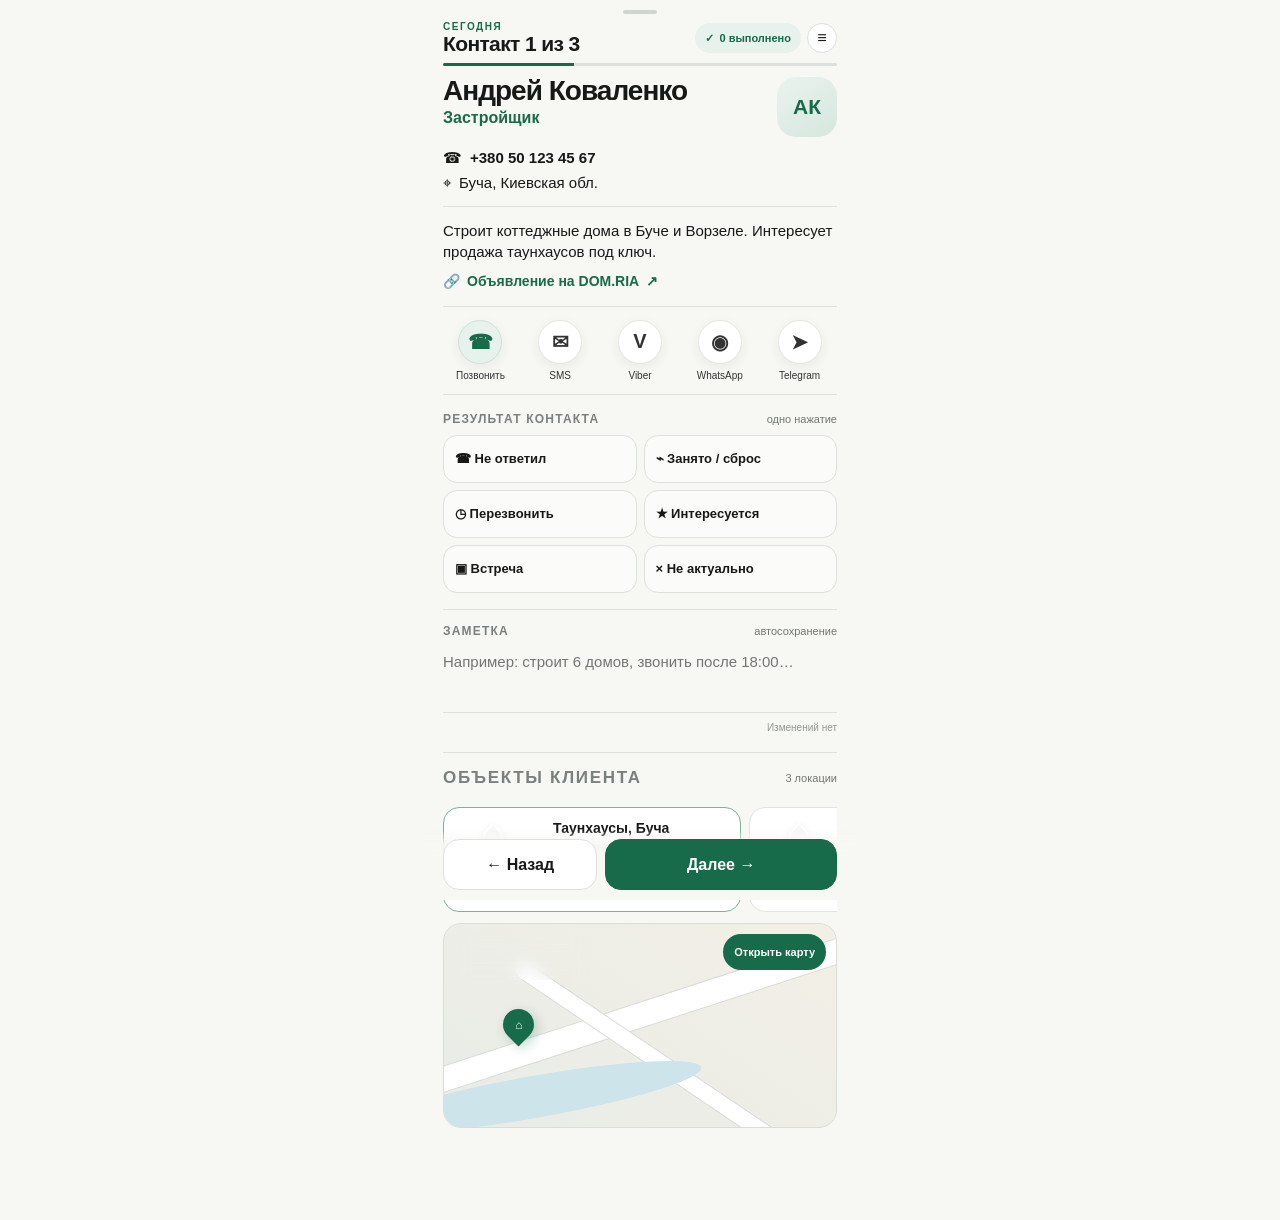
==== crm/index.html @ dfd98942 "Add compact mobile CRM contact card" ====
<!doctype html><html lang="ru"><head><meta charset="utf-8"><meta name="viewport" content="width=device-width,initial-scale=1,viewport-fit=cover,user-scalable=no"><meta name="theme-color" content="#f7f7f4"><title>CRM — контакты на сегодня</title><style>
:root{--bg:#f7f7f4;--surface:#fff;--ink:#171917;--muted:#727872;--line:#dde1dc;--green:#176b4a;--soft:#e7f2ec;--amber:#fff3d8;--blue:#eaf4fb;--red:#fbeceb;--safeT:max(8px,env(safe-area-inset-top));--safeB:max(10px,env(safe-area-inset-bottom))}*{box-sizing:border-box;-webkit-tap-highlight-color:transparent}html,body{margin:0;background:var(--bg);color:var(--ink);font-family:-apple-system,BlinkMacSystemFont,"SF Pro Text",Arial,sans-serif}body{overscroll-behavior-y:none}button,a,input,textarea{font:inherit}button{color:inherit}.app{max-width:430px;margin:auto;min-height:100dvh;padding:calc(var(--safeT) + 2px) 18px calc(82px + var(--safeB));overflow-x:hidden}.grab{width:34px;height:4px;border-radius:9px;background:#d1d5d1;margin:0 auto 7px}.head{display:flex;align-items:center;justify-content:space-between;gap:10px}.eyebrow{font-size:10px;letter-spacing:.15em;text-transform:uppercase;color:var(--green);font-weight:800;margin-bottom:1px}.head h1{font-size:21px;line-height:1.08;letter-spacing:-.03em;margin:0}.head-side{display:flex;align-items:center;gap:6px}.done{height:30px;padding:0 10px;border-radius:99px;background:var(--soft);color:var(--green);display:flex;align-items:center;gap:5px;font-size:11px;font-weight:760}.filter{width:30px;height:30px;border:1px solid var(--line);border-radius:50%;background:#fff;display:grid;place-items:center}.progress{height:3px;border-radius:9px;background:#dde1dd;overflow:hidden;margin:7px 0 11px}.progress i{display:block;height:100%;background:var(--green);width:12%;transition:.25s}.person{display:grid;grid-template-columns:1fr auto;gap:12px}.person h2{font-size:28px;line-height:1.02;letter-spacing:-.035em;margin:0}.role{color:var(--green);font-size:16px;font-weight:750;margin-top:4px}.avatar{width:60px;height:60px;border-radius:19px;background:linear-gradient(145deg,#eaf3ee,#d5e7dd);display:grid;place-items:center;color:var(--green);font-weight:850;font-size:21px}.meta{display:grid;gap:7px;margin-top:12px}.meta a,.meta div{display:flex;align-items:center;gap:8px;color:inherit;text-decoration:none;font-size:15px}.phone{font-weight:800}.desc{margin-top:14px;padding-top:13px;border-top:1px solid var(--line);font-size:15px;line-height:1.43}.source{display:inline-flex;gap:7px;align-items:center;margin-top:10px;color:var(--green);text-decoration:none;font-size:14px;font-weight:750}.actions{display:grid;grid-template-columns:repeat(5,1fr);gap:5px;margin-top:16px;padding:13px 0;border-top:1px solid var(--line);border-bottom:1px solid var(--line)}.action{text-decoration:none;color:#333;display:flex;flex-direction:column;align-items:center;gap:6px;min-width:0}.action b{width:44px;height:44px;border-radius:50%;border:1px solid #e4e8e4;background:#fff;display:grid;place-items:center;font-size:20px;box-shadow:0 4px 13px rgba(22,36,28,.06)}.action:first-child b{background:var(--soft);color:var(--green);border-color:#cde3d7}.action span{font-size:10px;white-space:nowrap}.section{padding-top:17px}.title{display:flex;justify-content:space-between;align-items:center;margin-bottom:9px}.title h3{font-size:12px;letter-spacing:.1em;text-transform:uppercase;color:#7b807c;margin:0}.title small{font-size:11px;color:var(--muted)}.outcomes{display:grid;grid-template-columns:1fr 1fr;gap:7px}.outcome{min-height:48px;border:1px solid var(--line);border-radius:14px;background:rgba(255,255,255,.55);display:flex;align-items:center;gap:9px;padding:8px 11px;text-align:left;font-size:13px;font-weight:700}.outcome.active{background:var(--soft);border-color:#91bda7;color:var(--green)}.outcome[data-v=callback].active{background:var(--amber);color:#795400}.outcome[data-v=meeting].active{background:var(--blue);color:#17547d}.outcome[data-v=irrelevant].active{background:var(--red);color:#79352f}.next{display:none;margin-top:11px;padding-top:12px;border-top:1px solid var(--line)}.next.show{display:block}.chips{display:flex;gap:6px;overflow:auto;scrollbar-width:none}.chip{flex:0 0 auto;height:34px;padding:0 11px;border:1px solid var(--line);border-radius:99px;background:#fff;font-size:12px;font-weight:700}.chip.on{background:var(--soft);border-color:#c7dfd2;color:var(--green)}.date{display:grid;grid-template-columns:1fr 1fr;gap:7px;margin-top:8px}.date input{height:42px;border:1px solid var(--line);border-radius:12px;padding:0 10px;background:#fff;min-width:0}.calendar{width:100%;min-height:50px;margin-top:9px;border:1px solid #d9ddda;border-radius:15px;background:#eceeeb;color:#888;padding:0 13px;display:flex;justify-content:space-between;align-items:center;font-weight:780}.calendar.enabled{background:linear-gradient(135deg,#e6f2ec,#d8eee2);color:var(--green);border-color:#c6dfd2;box-shadow:0 7px 18px rgba(23,107,74,.1)}.notes{margin-top:16px;padding-top:14px;border-top:1px solid var(--line)}textarea{width:100%;min-height:66px;border:0;border-bottom:1px solid var(--line);background:transparent;resize:none;padding:4px 0 9px;outline:0;font-size:15px;line-height:1.4}.save{font-size:10px;color:#939893;text-align:right;margin-top:5px}.portfolio{margin-top:19px;padding-top:15px;border-top:1px solid var(--line)}.portfolio h3{font-size:17px;margin:0}.listings{display:flex;gap:8px;overflow:auto;scroll-snap-type:x mandatory;padding:10px 1px 8px;scrollbar-width:none}.listing{flex:0 0 76%;height:105px;border:1px solid #e1e5e1;border-radius:16px;background:#fff;overflow:hidden;display:grid;grid-template-columns:98px 1fr;scroll-snap-align:start;text-align:left;padding:0}.listing.on{border-color:#7eb298}.thumb{background:linear-gradient(145deg,#cadfd3,#eee7d8);position:relative}.thumb:before{content:"⌂";position:absolute;inset:0;display:grid;place-items:center;color:#fff;font-size:42px;text-shadow:0 3px 8px rgba(0,0,0,.16)}.listing-copy{padding:12px 11px;display:flex;flex-direction:column;justify-content:center}.listing-copy b{font-size:14px}.listing-copy span{font-size:11px;line-height:1.3;color:var(--muted);margin-top:4px}.listing-copy small{font-size:11px;font-weight:800;color:var(--green);margin-top:6px}.map{height:205px;border:1px solid #d9ded9;border-radius:18px;position:relative;overflow:hidden;background:linear-gradient(35deg,#e8ece7,#f3efe6);margin-top:3px}.road{position:absolute;background:#fff;border:1px solid #d8ddd8;border-radius:99px;transform:rotate(-18deg)}.r1{width:470px;height:26px;left:-38px;top:78px}.r2{width:320px;height:18px;left:45px;top:122px;transform:rotate(34deg)}.river{position:absolute;width:340px;height:42px;left:-80px;top:152px;background:#cce4ea;border-radius:50%;transform:rotate(-10deg)}.pin{position:absolute;width:31px;height:31px;border-radius:50% 50% 50% 0;background:var(--green);color:white;display:grid;place-items:center;font-size:12px;font-weight:800;transform:rotate(-45deg);box-shadow:0 5px 12px rgba(23,107,74,.24)}.pin span{transform:rotate(45deg)}.mapcard{position:absolute;left:10px;top:10px;background:rgba(255,255,255,.92);backdrop-filter:blur(8px);border-radius:12px;padding:9px 11px;max-width:70%;box-shadow:0 5px 15px rgba(20,35,27,.08)}.mapcard b{display:block;font-size:13px}.mapcard span{display:block;font-size:10px;color:var(--muted);margin-top:2px}.openmap{position:absolute;right:10px;top:10px;height:36px;padding:0 11px;border:0;border-radius:99px;background:var(--green);color:#fff;font-size:11px;font-weight:750}.footer{position:fixed;left:50%;bottom:0;transform:translateX(-50%);width:min(430px,100%);padding:9px 18px var(--safeB);background:linear-gradient(180deg,rgba(247,247,244,0),rgba(247,247,244,.95) 22%,#f7f7f4 45%);display:grid;grid-template-columns:1fr 1.5fr;gap:8px}.nav{height:51px;border-radius:16px;border:1px solid var(--line);background:#fff;font-weight:800}.nav.nextbtn{background:var(--green);color:#fff;border-color:var(--green)}.toast{position:fixed;left:50%;bottom:84px;transform:translate(-50%,15px);background:#171917;color:#fff;border-radius:99px;padding:9px 13px;font-size:12px;opacity:0;pointer-events:none;transition:.2s;z-index:9}.toast.show{opacity:1;transform:translate(-50%,0)}@media(max-width:370px){.app{padding-left:14px;padding-right:14px}.person h2{font-size:25px}.action b{width:40px;height:40px}.outcome{padding:7px 8px;font-size:12px}}
</style></head><body><main class="app" id="app"><div class="grab"></div><header><div class="head"><div><div class="eyebrow">Сегодня</div><h1 id="counter">Контакт 1 из 3</h1></div><div class="head-side"><div class="done">✓ <span id="done">0 выполнено</span></div><button class="filter" aria-label="Фильтр">≡</button></div></div><div class="progress"><i id="bar"></i></div></header><section><div class="person"><div><h2 id="name"></h2><div class="role" id="role"></div></div><div class="avatar" id="avatar"></div></div><div class="meta"><a id="phoneLink"><span>☎</span><span class="phone" id="phone"></span></a><div><span>⌖</span><span id="city"></span></div></div><div class="desc" id="desc"></div><a class="source" id="source" target="_blank" rel="noopener">🔗 <span id="sourceText"></span> ↗</a></section><nav class="actions"><a class="action" id="call"><b>☎</b><span>Позвонить</span></a><a class="action" id="sms"><b>✉</b><span>SMS</span></a><a class="action" id="viber"><b>V</b><span>Viber</span></a><a class="action" id="wa" target="_blank" rel="noopener"><b>◉</b><span>WhatsApp</span></a><a class="action" id="tg"><b>➤</b><span>Telegram</span></a></nav><section class="section"><div class="title"><h3>Результат контакта</h3><small>одно нажатие</small></div><div class="outcomes" id="outcomes"><button class="outcome" data-v="noanswer">☎ Не ответил</button><button class="outcome" data-v="busy">⌁ Занято / сброс</button><button class="outcome" data-v="callback">◷ Перезвонить</button><button class="outcome" data-v="interested">★ Интересуется</button><button class="outcome" data-v="meeting">▣ Встреча</button><button class="outcome" data-v="irrelevant">× Не актуально</button></div><div class="next" id="next"><div class="title"><h3 id="nextTitle">Следующий шаг</h3><small>выберите время</small></div><div class="chips" id="chips"></div><div class="date"><input type="date" id="date"><input type="time" id="time"></div><button class="calendar" id="calendar" disabled><span>▣ Добавить в календарь</span><small id="calHint">выберите время</small></button></div></section><section class="notes"><div class="title"><h3>Заметка</h3><small>автосохранение</small></div><textarea id="notes" placeholder="Например: строит 6 домов, звонить после 18:00…"></textarea><div class="save" id="save">Изменений нет</div></section><section class="portfolio"><div class="title"><h3>Объекты клиента</h3><small id="objCount"></small></div><div class="listings" id="listings"></div><div class="map"><div class="road r1"></div><div class="road r2"></div><div class="river"></div><div class="pin" id="pin"><span>⌂</span></div><div class="mapcard"><b id="mapTitle"></b><span id="mapAddr"></span></div><button class="openmap" id="openmap">Открыть карту</button></div></section></main><footer class="footer"><button class="nav" id="prev">← Назад</button><button class="nav nextbtn" id="nextContact">Далее →</button></footer><div class="toast" id="toast"></div><script>
const contacts=[{name:'Андрей Коваленко',role:'Застройщик',phone:'+380501234567',city:'Буча, Киевская обл.',desc:'Строит коттеджные дома в Буче и Ворзеле. Интересует продажа таунхаусов под ключ.',source:'https://dom.ria.com/uk/',sourceText:'Объявление на DOM.RIA',objects:[['Таунхаусы, Буча','ул. Яблоневая · 6 домов',50.547,30.214],['Коттеджи, Ворзель','ул. Лесная · 4 дома',50.551,30.153],['Дуплексы, Буча','ул. Песчаная · 2 дома',50.543,30.205]]},{name:'Ирина Бондарь',role:'Риелтор',phone:'+380671112233',city:'Ирпень, Киевская обл.',desc:'Работает с новостройками и небольшими застройщиками. В базе несколько актуальных проектов.',source:'https://www.olx.ua/uk/',sourceText:'Профиль и объявления на OLX',objects:[['Таунхаусы, Ирпень','ул. Университетская · 8 домов',50.519,30.245],['Дуплексы, Стоянка','ул. Киевская · 3 дома',50.445,30.181]]},{name:'Сергей Марченко',role:'Застройщик',phone:'+380931234567',city:'Гостомель, Киевская обл.',desc:'Небольшой застройщик. Строит очередями по 3–5 домов, продаёт напрямую.',source:'https://lun.ua/uk',sourceText:'Проект на LUN',objects:[['Коттеджи, Гостомель','ул. Свято-Покровская · 5 домов',50.577,30.272],['Таунхаусы, Гостомель','ул. Остромирская · 4 дома',50.584,30.266]]}];
let index=0,selectedObject=0,status='',doneSet=new Set(JSON.parse(localStorage.getItem('crmDone')||'[]'));const $=s=>document.querySelector(s),$$=s=>[...document.querySelectorAll(s)];function digits(v){return v.replace(/\D/g,'')}function initials(n){return n.split(' ').slice(0,2).map(x=>x[0]).join('')}function message(c){return `Добрый день, ${c.name.split(' ')[0]}! Связываюсь по вашему объявлению о недвижимости. Удобно сейчас поговорить?`}function toast(t){$('#toast').textContent=t;$('#toast').classList.add('show');setTimeout(()=>$('#toast').classList.remove('show'),1700)}function fmt(d){const p=n=>String(n).padStart(2,'0');return `${d.getFullYear()}-${p(d.getMonth()+1)}-${p(d.getDate())}`}function setTime(d){$('#date').value=fmt(d);$('#time').value=d.toTimeString().slice(0,5);enableCalendar()}function enableCalendar(){const ok=$('#date').value&&$('#time').value&&['callback','meeting','interested','noanswer','busy'].includes(status);$('#calendar').disabled=!ok;$('#calendar').classList.toggle('enabled',ok);$('#calHint').textContent=ok?`${$('#date').value} · ${$('#time').value}`:'выберите время'}function render(){const c=contacts[index],d=digits(c.phone),text=encodeURIComponent(message(c));$('#counter').textContent=`Контакт ${index+1} из ${contacts.length}`;$('#bar').style.width=`${(index+1)/contacts.length*100}%`;$('#done').textContent=`${doneSet.size} выполнено`;$('#name').textContent=c.name;$('#role').textContent=c.role;$('#avatar').textContent=initials(c.name);$('#phone').textContent=c.phone.replace(/(\+380)(\d{2})(\d{3})(\d{2})(\d{2})/,'$1 $2 $3 $4 $5');$('#city').textContent=c.city;$('#desc').textContent=c.desc;$('#source').href=c.source;$('#sourceText').textContent=c.sourceText;$('#phoneLink').href=$('#call').href=`tel:${c.phone}`;$('#sms').href=`sms:${c.phone}&body=${text}`;$('#viber').href=`viber://chat?number=${encodeURIComponent(c.phone)}`;$('#wa').href=`https://wa.me/${d}?text=${text}`;$('#tg').href=`tg://resolve?phone=${d}`;$('#objCount').textContent=`${c.objects.length} локации`;selectedObject=0;renderObjects();status=localStorage.getItem(`crmStatus${index}`)||'';$$('.outcome').forEach(b=>b.classList.toggle('active',b.dataset.v===status));$('#notes').value=localStorage.getItem(`crmNote${index}`)||'';renderNext()}
function renderObjects(){const c=contacts[index];$('#listings').innerHTML=c.objects.map((o,i)=>`<button class="listing ${i===selectedObject?'on':''}" data-i="${i}"><span class="thumb"></span><span class="listing-copy"><b>${o[0]}</b><span>${o[1]}</span><small>Открыть объявление →</small></span></button>`).join('');$('#objCount').textContent=`${c.objects.length} локации`;const o=c.objects[selectedObject];$('#mapTitle').textContent=o[0];$('#mapAddr').textContent=o[1];const x=15+((o[3]*1000)%1)*70,y=42+((o[2]*1000)%1)*42;$('#pin').style.left=`${x}%`;$('#pin').style.top=`${y}%`;$$('.listing').forEach(b=>b.onclick=()=>{selectedObject=+b.dataset.i;renderObjects()})}
function renderNext(){const box=$('#next');if(!status){box.classList.remove('show');return}box.classList.add('show');const now=new Date(),opts=[];if(status==='noanswer'){opts.push(['Через 2 часа',new Date(now.getTime()+7200000)],['Сегодня вечером',new Date(new Date().setHours(18,0,0,0))],['Завтра',new Date(now.getTime()+86400000)])}else if(status==='busy'){opts.push(['Через час',new Date(now.getTime()+3600000)],['Через 3 часа',new Date(now.getTime()+10800000)],['Завтра',new Date(now.getTime()+86400000)])}else if(status==='meeting'){opts.push(['Завтра 11:00',new Date(new Date(now.getTime()+86400000).setHours(11,0,0,0))],['Завтра 15:00',new Date(new Date(now.getTime()+86400000).setHours(15,0,0,0))],['Через 3 дня',new Date(now.getTime()+259200000)])}else{opts.push(['Завтра',new Date(now.getTime()+86400000)],['Через 3 дня',new Date(now.getTime()+259200000)],['Через неделю',new Date(now.getTime()+604800000)])}$('#nextTitle').textContent=status==='meeting'?'Запланировать встречу':'Следующий контакт';$('#chips').innerHTML=opts.map((x,i)=>`<button class="chip" data-i="${i}">${x[0]}</button>`).join('');$$('.chip').forEach(b=>b.onclick=()=>{$$('.chip').forEach(x=>x.classList.remove('on'));b.classList.add('on');setTime(opts[+b.dataset.i][1])});enableCalendar()}
$$('.outcome').forEach(b=>b.onclick=()=>{status=b.dataset.v;localStorage.setItem(`crmStatus${index}`,status);$$('.outcome').forEach(x=>x.classList.toggle('active',x===b));doneSet.add(index);localStorage.setItem('crmDone',JSON.stringify([...doneSet]));$('#done').textContent=`${doneSet.size} выполнено`;renderNext();toast('Результат сохранён')});$('#notes').oninput=()=>{$('#save').textContent='Сохранение…';clearTimeout(window.nt);window.nt=setTimeout(()=>{localStorage.setItem(`crmNote${index}`,$('#notes').value);$('#save').textContent='Сохранено'},350)};$('#date').onchange=$('#time').onchange=enableCalendar;$('#calendar').onclick=()=>{if($('#calendar').disabled)return;const c=contacts[index],start=new Date(`${$('#date').value}T${$('#time').value}`),end=new Date(start.getTime()+3600000),ics=`BEGIN:VCALENDAR\r\nVERSION:2.0\r\nBEGIN:VEVENT\r\nDTSTART:${start.toISOString().replace(/[-:]/g,'').replace(/\.\d{3}/,'')}\r\nDTEND:${end.toISOString().replace(/[-:]/g,'').replace(/\.\d{3}/,'')}\r\nSUMMARY:${status==='meeting'?'Встреча':'Перезвонить'} — ${c.name}\r\nDESCRIPTION:${c.phone} ${c.city}\r\nEND:VEVENT\r\nEND:VCALENDAR`,a=document.createElement('a');a.href=URL.createObjectURL(new Blob([ics],{type:'text/calendar'}));a.download=`${c.name.replace(/\s/g,'-')}.ics`;a.click();setTimeout(()=>URL.revokeObjectURL(a.href),1000);toast('Событие создано')};$('#openmap').onclick=()=>{const o=contacts[index].objects[selectedObject];location.href=`https://maps.apple.com/?q=${o[2]},${o[3]}`};function move(n){index=(index+n+contacts.length)%contacts.length;render();scrollTo({top:0,behavior:'smooth'})}$('#prev').onclick=()=>move(-1);$('#nextContact').onclick=()=>move(1);let sx=0;$('#app').ontouchstart=e=>sx=e.touches[0].clientX;$('#app').ontouchend=e=>{const dx=e.changedTouches[0].clientX-sx;if(Math.abs(dx)>70)move(dx<0?1:-1)};render();
</script></body></html>
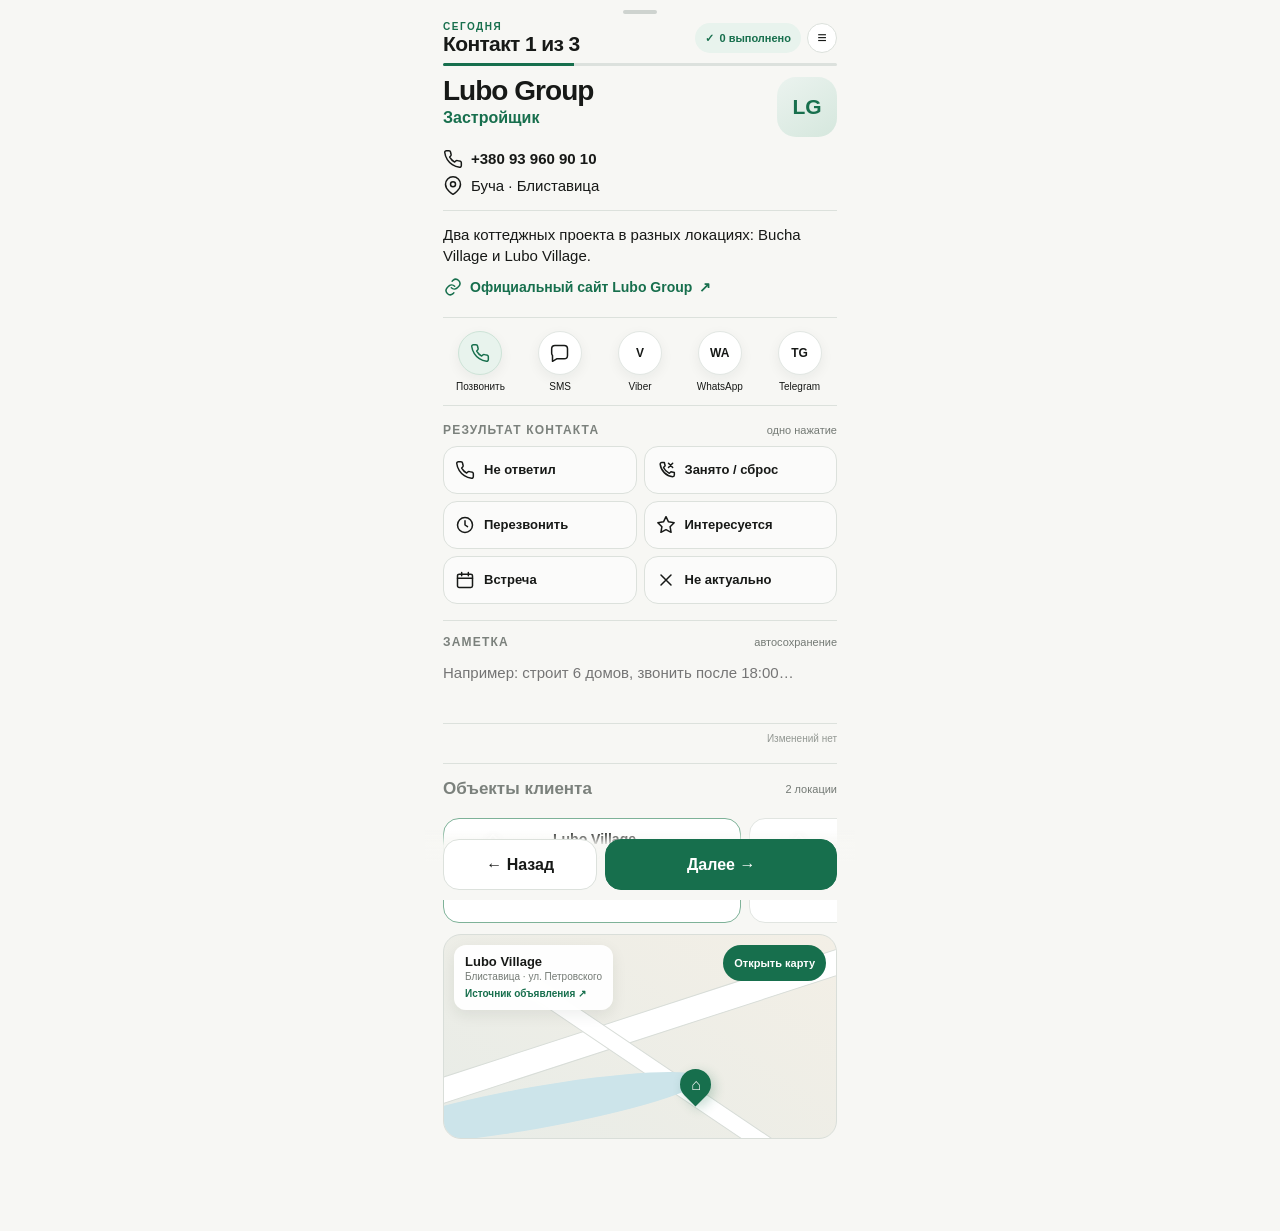
==== commit 49b071b1: "Fix CRM data rendering and align approved design" ====
--- a/crm/index.html
+++ b/crm/index.html
@@ -1,9 +1 @@
-<!doctype html><html lang="ru"><head><meta charset="utf-8"><meta name="viewport" content="width=device-width,initial-scale=1,viewport-fit=cover,user-scalable=no"><meta name="theme-color" content="#f7f7f4"><title>CRM — контакты на сегодня</title><style>
-:root{--bg:#f7f7f4;--surface:#fff;--ink:#171917;--muted:#727872;--line:#dde1dc;--green:#176b4a;--soft:#e7f2ec;--amber:#fff3d8;--blue:#eaf4fb;--red:#fbeceb;--safeT:max(8px,env(safe-area-inset-top));--safeB:max(10px,env(safe-area-inset-bottom))}*{box-sizing:border-box;-webkit-tap-highlight-color:transparent}html,body{margin:0;background:var(--bg);color:var(--ink);font-family:-apple-system,BlinkMacSystemFont,"SF Pro Text",Arial,sans-serif}body{overscroll-behavior-y:none}button,a,input,textarea{font:inherit}button{color:inherit}.app{max-width:430px;margin:auto;min-height:100dvh;padding:calc(var(--safeT) + 2px) 18px calc(82px + var(--safeB));overflow-x:hidden}.grab{width:34px;height:4px;border-radius:9px;background:#d1d5d1;margin:0 auto 7px}.head{display:flex;align-items:center;justify-content:space-between;gap:10px}.eyebrow{font-size:10px;letter-spacing:.15em;text-transform:uppercase;color:var(--green);font-weight:800;margin-bottom:1px}.head h1{font-size:21px;line-height:1.08;letter-spacing:-.03em;margin:0}.head-side{display:flex;align-items:center;gap:6px}.done{height:30px;padding:0 10px;border-radius:99px;background:var(--soft);color:var(--green);display:flex;align-items:center;gap:5px;font-size:11px;font-weight:760}.filter{width:30px;height:30px;border:1px solid var(--line);border-radius:50%;background:#fff;display:grid;place-items:center}.progress{height:3px;border-radius:9px;background:#dde1dd;overflow:hidden;margin:7px 0 11px}.progress i{display:block;height:100%;background:var(--green);width:12%;transition:.25s}.person{display:grid;grid-template-columns:1fr auto;gap:12px}.person h2{font-size:28px;line-height:1.02;letter-spacing:-.035em;margin:0}.role{color:var(--green);font-size:16px;font-weight:750;margin-top:4px}.avatar{width:60px;height:60px;border-radius:19px;background:linear-gradient(145deg,#eaf3ee,#d5e7dd);display:grid;place-items:center;color:var(--green);font-weight:850;font-size:21px}.meta{display:grid;gap:7px;margin-top:12px}.meta a,.meta div{display:flex;align-items:center;gap:8px;color:inherit;text-decoration:none;font-size:15px}.phone{font-weight:800}.desc{margin-top:14px;padding-top:13px;border-top:1px solid var(--line);font-size:15px;line-height:1.43}.source{display:inline-flex;gap:7px;align-items:center;margin-top:10px;color:var(--green);text-decoration:none;font-size:14px;font-weight:750}.actions{display:grid;grid-template-columns:repeat(5,1fr);gap:5px;margin-top:16px;padding:13px 0;border-top:1px solid var(--line);border-bottom:1px solid var(--line)}.action{text-decoration:none;color:#333;display:flex;flex-direction:column;align-items:center;gap:6px;min-width:0}.action b{width:44px;height:44px;border-radius:50%;border:1px solid #e4e8e4;background:#fff;display:grid;place-items:center;font-size:20px;box-shadow:0 4px 13px rgba(22,36,28,.06)}.action:first-child b{background:var(--soft);color:var(--green);border-color:#cde3d7}.action span{font-size:10px;white-space:nowrap}.section{padding-top:17px}.title{display:flex;justify-content:space-between;align-items:center;margin-bottom:9px}.title h3{font-size:12px;letter-spacing:.1em;text-transform:uppercase;color:#7b807c;margin:0}.title small{font-size:11px;color:var(--muted)}.outcomes{display:grid;grid-template-columns:1fr 1fr;gap:7px}.outcome{min-height:48px;border:1px solid var(--line);border-radius:14px;background:rgba(255,255,255,.55);display:flex;align-items:center;gap:9px;padding:8px 11px;text-align:left;font-size:13px;font-weight:700}.outcome.active{background:var(--soft);border-color:#91bda7;color:var(--green)}.outcome[data-v=callback].active{background:var(--amber);color:#795400}.outcome[data-v=meeting].active{background:var(--blue);color:#17547d}.outcome[data-v=irrelevant].active{background:var(--red);color:#79352f}.next{display:none;margin-top:11px;padding-top:12px;border-top:1px solid var(--line)}.next.show{display:block}.chips{display:flex;gap:6px;overflow:auto;scrollbar-width:none}.chip{flex:0 0 auto;height:34px;padding:0 11px;border:1px solid var(--line);border-radius:99px;background:#fff;font-size:12px;font-weight:700}.chip.on{background:var(--soft);border-color:#c7dfd2;color:var(--green)}.date{display:grid;grid-template-columns:1fr 1fr;gap:7px;margin-top:8px}.date input{height:42px;border:1px solid var(--line);border-radius:12px;padding:0 10px;background:#fff;min-width:0}.calendar{width:100%;min-height:50px;margin-top:9px;border:1px solid #d9ddda;border-radius:15px;background:#eceeeb;color:#888;padding:0 13px;display:flex;justify-content:space-between;align-items:center;font-weight:780}.calendar.enabled{background:linear-gradient(135deg,#e6f2ec,#d8eee2);color:var(--green);border-color:#c6dfd2;box-shadow:0 7px 18px rgba(23,107,74,.1)}.notes{margin-top:16px;padding-top:14px;border-top:1px solid var(--line)}textarea{width:100%;min-height:66px;border:0;border-bottom:1px solid var(--line);background:transparent;resize:none;padding:4px 0 9px;outline:0;font-size:15px;line-height:1.4}.save{font-size:10px;color:#939893;text-align:right;margin-top:5px}.portfolio{margin-top:19px;padding-top:15px;border-top:1px solid var(--line)}.portfolio h3{font-size:17px;margin:0}.listings{display:flex;gap:8px;overflow:auto;scroll-snap-type:x mandatory;padding:10px 1px 8px;scrollbar-width:none}.listing{flex:0 0 76%;height:105px;border:1px solid #e1e5e1;border-radius:16px;background:#fff;overflow:hidden;display:grid;grid-template-columns:98px 1fr;scroll-snap-align:start;text-align:left;padding:0}.listing.on{border-color:#7eb298}.thumb{background:linear-gradient(145deg,#cadfd3,#eee7d8);position:relative}.thumb:before{content:"⌂";position:absolute;inset:0;display:grid;place-items:center;color:#fff;font-size:42px;text-shadow:0 3px 8px rgba(0,0,0,.16)}.listing-copy{padding:12px 11px;display:flex;flex-direction:column;justify-content:center}.listing-copy b{font-size:14px}.listing-copy span{font-size:11px;line-height:1.3;color:var(--muted);margin-top:4px}.listing-copy small{font-size:11px;font-weight:800;color:var(--green);margin-top:6px}.map{height:205px;border:1px solid #d9ded9;border-radius:18px;position:relative;overflow:hidden;background:linear-gradient(35deg,#e8ece7,#f3efe6);margin-top:3px}.road{position:absolute;background:#fff;border:1px solid #d8ddd8;border-radius:99px;transform:rotate(-18deg)}.r1{width:470px;height:26px;left:-38px;top:78px}.r2{width:320px;height:18px;left:45px;top:122px;transform:rotate(34deg)}.river{position:absolute;width:340px;height:42px;left:-80px;top:152px;background:#cce4ea;border-radius:50%;transform:rotate(-10deg)}.pin{position:absolute;width:31px;height:31px;border-radius:50% 50% 50% 0;background:var(--green);color:white;display:grid;place-items:center;font-size:12px;font-weight:800;transform:rotate(-45deg);box-shadow:0 5px 12px rgba(23,107,74,.24)}.pin span{transform:rotate(45deg)}.mapcard{position:absolute;left:10px;top:10px;background:rgba(255,255,255,.92);backdrop-filter:blur(8px);border-radius:12px;padding:9px 11px;max-width:70%;box-shadow:0 5px 15px rgba(20,35,27,.08)}.mapcard b{display:block;font-size:13px}.mapcard span{display:block;font-size:10px;color:var(--muted);margin-top:2px}.openmap{position:absolute;right:10px;top:10px;height:36px;padding:0 11px;border:0;border-radius:99px;background:var(--green);color:#fff;font-size:11px;font-weight:750}.footer{position:fixed;left:50%;bottom:0;transform:translateX(-50%);width:min(430px,100%);padding:9px 18px var(--safeB);background:linear-gradient(180deg,rgba(247,247,244,0),rgba(247,247,244,.95) 22%,#f7f7f4 45%);display:grid;grid-template-columns:1fr 1.5fr;gap:8px}.nav{height:51px;border-radius:16px;border:1px solid var(--line);background:#fff;font-weight:800}.nav.nextbtn{background:var(--green);color:#fff;border-color:var(--green)}.toast{position:fixed;left:50%;bottom:84px;transform:translate(-50%,15px);background:#171917;color:#fff;border-radius:99px;padding:9px 13px;font-size:12px;opacity:0;pointer-events:none;transition:.2s;z-index:9}.toast.show{opacity:1;transform:translate(-50%,0)}@media(max-width:370px){.app{padding-left:14px;padding-right:14px}.person h2{font-size:25px}.action b{width:40px;height:40px}.outcome{padding:7px 8px;font-size:12px}}
-</style></head><body><main class="app" id="app"><div class="grab"></div><header><div class="head"><div><div class="eyebrow">Сегодня</div><h1 id="counter">Контакт 1 из 3</h1></div><div class="head-side"><div class="done">✓ <span id="done">0 выполнено</span></div><button class="filter" aria-label="Фильтр">≡</button></div></div><div class="progress"><i id="bar"></i></div></header><section><div class="person"><div><h2 id="name"></h2><div class="role" id="role"></div></div><div class="avatar" id="avatar"></div></div><div class="meta"><a id="phoneLink"><span>☎</span><span class="phone" id="phone"></span></a><div><span>⌖</span><span id="city"></span></div></div><div class="desc" id="desc"></div><a class="source" id="source" target="_blank" rel="noopener">🔗 <span id="sourceText"></span> ↗</a></section><nav class="actions"><a class="action" id="call"><b>☎</b><span>Позвонить</span></a><a class="action" id="sms"><b>✉</b><span>SMS</span></a><a class="action" id="viber"><b>V</b><span>Viber</span></a><a class="action" id="wa" target="_blank" rel="noopener"><b>◉</b><span>WhatsApp</span></a><a class="action" id="tg"><b>➤</b><span>Telegram</span></a></nav><section class="section"><div class="title"><h3>Результат контакта</h3><small>одно нажатие</small></div><div class="outcomes" id="outcomes"><button class="outcome" data-v="noanswer">☎ Не ответил</button><button class="outcome" data-v="busy">⌁ Занято / сброс</button><button class="outcome" data-v="callback">◷ Перезвонить</button><button class="outcome" data-v="interested">★ Интересуется</button><button class="outcome" data-v="meeting">▣ Встреча</button><button class="outcome" data-v="irrelevant">× Не актуально</button></div><div class="next" id="next"><div class="title"><h3 id="nextTitle">Следующий шаг</h3><small>выберите время</small></div><div class="chips" id="chips"></div><div class="date"><input type="date" id="date"><input type="time" id="time"></div><button class="calendar" id="calendar" disabled><span>▣ Добавить в календарь</span><small id="calHint">выберите время</small></button></div></section><section class="notes"><div class="title"><h3>Заметка</h3><small>автосохранение</small></div><textarea id="notes" placeholder="Например: строит 6 домов, звонить после 18:00…"></textarea><div class="save" id="save">Изменений нет</div></section><section class="portfolio"><div class="title"><h3>Объекты клиента</h3><small id="objCount"></small></div><div class="listings" id="listings"></div><div class="map"><div class="road r1"></div><div class="road r2"></div><div class="river"></div><div class="pin" id="pin"><span>⌂</span></div><div class="mapcard"><b id="mapTitle"></b><span id="mapAddr"></span></div><button class="openmap" id="openmap">Открыть карту</button></div></section></main><footer class="footer"><button class="nav" id="prev">← Назад</button><button class="nav nextbtn" id="nextContact">Далее →</button></footer><div class="toast" id="toast"></div><script>
-const contacts=[{name:'Андрей Коваленко',role:'Застройщик',phone:'+380501234567',city:'Буча, Киевская обл.',desc:'Строит коттеджные дома в Буче и Ворзеле. Интересует продажа таунхаусов под ключ.',source:'https://dom.ria.com/uk/',sourceText:'Объявление на DOM.RIA',objects:[['Таунхаусы, Буча','ул. Яблоневая · 6 домов',50.547,30.214],['Коттеджи, Ворзель','ул. Лесная · 4 дома',50.551,30.153],['Дуплексы, Буча','ул. Песчаная · 2 дома',50.543,30.205]]},{name:'Ирина Бондарь',role:'Риелтор',phone:'+380671112233',city:'Ирпень, Киевская обл.',desc:'Работает с новостройками и небольшими застройщиками. В базе несколько актуальных проектов.',source:'https://www.olx.ua/uk/',sourceText:'Профиль и объявления на OLX',objects:[['Таунхаусы, Ирпень','ул. Университетская · 8 домов',50.519,30.245],['Дуплексы, Стоянка','ул. Киевская · 3 дома',50.445,30.181]]},{name:'Сергей Марченко',role:'Застройщик',phone:'+380931234567',city:'Гостомель, Киевская обл.',desc:'Небольшой застройщик. Строит очередями по 3–5 домов, продаёт напрямую.',source:'https://lun.ua/uk',sourceText:'Проект на LUN',objects:[['Коттеджи, Гостомель','ул. Свято-Покровская · 5 домов',50.577,30.272],['Таунхаусы, Гостомель','ул. Остромирская · 4 дома',50.584,30.266]]}];
-let index=0,selectedObject=0,status='',doneSet=new Set(JSON.parse(localStorage.getItem('crmDone')||'[]'));const $=s=>document.querySelector(s),$$=s=>[...document.querySelectorAll(s)];function digits(v){return v.replace(/\D/g,'')}function initials(n){return n.split(' ').slice(0,2).map(x=>x[0]).join('')}function message(c){return `Добрый день, ${c.name.split(' ')[0]}! Связываюсь по вашему объявлению о недвижимости. Удобно сейчас поговорить?`}function toast(t){$('#toast').textContent=t;$('#toast').classList.add('show');setTimeout(()=>$('#toast').classList.remove('show'),1700)}function fmt(d){const p=n=>String(n).padStart(2,'0');return `${d.getFullYear()}-${p(d.getMonth()+1)}-${p(d.getDate())}`}function setTime(d){$('#date').value=fmt(d);$('#time').value=d.toTimeString().slice(0,5);enableCalendar()}function enableCalendar(){const ok=$('#date').value&&$('#time').value&&['callback','meeting','interested','noanswer','busy'].includes(status);$('#calendar').disabled=!ok;$('#calendar').classList.toggle('enabled',ok);$('#calHint').textContent=ok?`${$('#date').value} · ${$('#time').value}`:'выберите время'}function render(){const c=contacts[index],d=digits(c.phone),text=encodeURIComponent(message(c));$('#counter').textContent=`Контакт ${index+1} из ${contacts.length}`;$('#bar').style.width=`${(index+1)/contacts.length*100}%`;$('#done').textContent=`${doneSet.size} выполнено`;$('#name').textContent=c.name;$('#role').textContent=c.role;$('#avatar').textContent=initials(c.name);$('#phone').textContent=c.phone.replace(/(\+380)(\d{2})(\d{3})(\d{2})(\d{2})/,'$1 $2 $3 $4 $5');$('#city').textContent=c.city;$('#desc').textContent=c.desc;$('#source').href=c.source;$('#sourceText').textContent=c.sourceText;$('#phoneLink').href=$('#call').href=`tel:${c.phone}`;$('#sms').href=`sms:${c.phone}&body=${text}`;$('#viber').href=`viber://chat?number=${encodeURIComponent(c.phone)}`;$('#wa').href=`https://wa.me/${d}?text=${text}`;$('#tg').href=`tg://resolve?phone=${d}`;$('#objCount').textContent=`${c.objects.length} локации`;selectedObject=0;renderObjects();status=localStorage.getItem(`crmStatus${index}`)||'';$$('.outcome').forEach(b=>b.classList.toggle('active',b.dataset.v===status));$('#notes').value=localStorage.getItem(`crmNote${index}`)||'';renderNext()}
-function renderObjects(){const c=contacts[index];$('#listings').innerHTML=c.objects.map((o,i)=>`<button class="listing ${i===selectedObject?'on':''}" data-i="${i}"><span class="thumb"></span><span class="listing-copy"><b>${o[0]}</b><span>${o[1]}</span><small>Открыть объявление →</small></span></button>`).join('');$('#objCount').textContent=`${c.objects.length} локации`;const o=c.objects[selectedObject];$('#mapTitle').textContent=o[0];$('#mapAddr').textContent=o[1];const x=15+((o[3]*1000)%1)*70,y=42+((o[2]*1000)%1)*42;$('#pin').style.left=`${x}%`;$('#pin').style.top=`${y}%`;$$('.listing').forEach(b=>b.onclick=()=>{selectedObject=+b.dataset.i;renderObjects()})}
-function renderNext(){const box=$('#next');if(!status){box.classList.remove('show');return}box.classList.add('show');const now=new Date(),opts=[];if(status==='noanswer'){opts.push(['Через 2 часа',new Date(now.getTime()+7200000)],['Сегодня вечером',new Date(new Date().setHours(18,0,0,0))],['Завтра',new Date(now.getTime()+86400000)])}else if(status==='busy'){opts.push(['Через час',new Date(now.getTime()+3600000)],['Через 3 часа',new Date(now.getTime()+10800000)],['Завтра',new Date(now.getTime()+86400000)])}else if(status==='meeting'){opts.push(['Завтра 11:00',new Date(new Date(now.getTime()+86400000).setHours(11,0,0,0))],['Завтра 15:00',new Date(new Date(now.getTime()+86400000).setHours(15,0,0,0))],['Через 3 дня',new Date(now.getTime()+259200000)])}else{opts.push(['Завтра',new Date(now.getTime()+86400000)],['Через 3 дня',new Date(now.getTime()+259200000)],['Через неделю',new Date(now.getTime()+604800000)])}$('#nextTitle').textContent=status==='meeting'?'Запланировать встречу':'Следующий контакт';$('#chips').innerHTML=opts.map((x,i)=>`<button class="chip" data-i="${i}">${x[0]}</button>`).join('');$$('.chip').forEach(b=>b.onclick=()=>{$$('.chip').forEach(x=>x.classList.remove('on'));b.classList.add('on');setTime(opts[+b.dataset.i][1])});enableCalendar()}
-$$('.outcome').forEach(b=>b.onclick=()=>{status=b.dataset.v;localStorage.setItem(`crmStatus${index}`,status);$$('.outcome').forEach(x=>x.classList.toggle('active',x===b));doneSet.add(index);localStorage.setItem('crmDone',JSON.stringify([...doneSet]));$('#done').textContent=`${doneSet.size} выполнено`;renderNext();toast('Результат сохранён')});$('#notes').oninput=()=>{$('#save').textContent='Сохранение…';clearTimeout(window.nt);window.nt=setTimeout(()=>{localStorage.setItem(`crmNote${index}`,$('#notes').value);$('#save').textContent='Сохранено'},350)};$('#date').onchange=$('#time').onchange=enableCalendar;$('#calendar').onclick=()=>{if($('#calendar').disabled)return;const c=contacts[index],start=new Date(`${$('#date').value}T${$('#time').value}`),end=new Date(start.getTime()+3600000),ics=`BEGIN:VCALENDAR\r\nVERSION:2.0\r\nBEGIN:VEVENT\r\nDTSTART:${start.toISOString().replace(/[-:]/g,'').replace(/\.\d{3}/,'')}\r\nDTEND:${end.toISOString().replace(/[-:]/g,'').replace(/\.\d{3}/,'')}\r\nSUMMARY:${status==='meeting'?'Встреча':'Перезвонить'} — ${c.name}\r\nDESCRIPTION:${c.phone} ${c.city}\r\nEND:VEVENT\r\nEND:VCALENDAR`,a=document.createElement('a');a.href=URL.createObjectURL(new Blob([ics],{type:'text/calendar'}));a.download=`${c.name.replace(/\s/g,'-')}.ics`;a.click();setTimeout(()=>URL.revokeObjectURL(a.href),1000);toast('Событие создано')};$('#openmap').onclick=()=>{const o=contacts[index].objects[selectedObject];location.href=`https://maps.apple.com/?q=${o[2]},${o[3]}`};function move(n){index=(index+n+contacts.length)%contacts.length;render();scrollTo({top:0,behavior:'smooth'})}$('#prev').onclick=()=>move(-1);$('#nextContact').onclick=()=>move(1);let sx=0;$('#app').ontouchstart=e=>sx=e.touches[0].clientX;$('#app').ontouchend=e=>{const dx=e.changedTouches[0].clientX-sx;if(Math.abs(dx)>70)move(dx<0?1:-1)};render();
-</script></body></html>+<!doctype html><html lang="ru"><head><meta charset="utf-8"><meta name="viewport" content="width=device-width,initial-scale=1,viewport-fit=cover,user-scalable=no"><meta name="theme-color" content="#f7f7f4"><title>CRM — контакты на сегодня</title><link rel="stylesheet" href="./styles.css"><script src="./app.js" defer></script></head><body><svg class="sprite" aria-hidden="true"><symbol id="i-phone" viewBox="0 0 24 24"><path d="M22 16.9v3a2 2 0 0 1-2.2 2 19.8 19.8 0 0 1-8.6-3.1 19.5 19.5 0 0 1-6-6A19.8 19.8 0 0 1 2.1 4.2 2 2 0 0 1 4.1 2h3a2 2 0 0 1 2 1.7c.1.9.3 1.8.6 2.6a2 2 0 0 1-.5 2.1L8 9.7a16 16 0 0 0 6 6l1.3-1.3a2 2 0 0 1 2.1-.5c.8.3 1.7.5 2.6.6a2 2 0 0 1 2 2.4z"/></symbol><symbol id="i-map" viewBox="0 0 24 24"><path d="M21 10c0 7-9 12-9 12S3 17 3 10a9 9 0 1 1 18 0z"/><circle cx="12" cy="10" r="3"/></symbol><symbol id="i-link" viewBox="0 0 24 24"><path d="M10 13a5 5 0 0 0 7 .1l2-2A5 5 0 0 0 12 4l-1 1"/><path d="M14 11a5 5 0 0 0-7-.1l-2 2A5 5 0 0 0 12 20l1-1"/></symbol><symbol id="i-message" viewBox="0 0 24 24"><path d="M21 15a4 4 0 0 1-4 4H8l-5 3v-7a4 4 0 0 1-1-2.6V7a4 4 0 0 1 4-4h11a4 4 0 0 1 4 4z"/></symbol><symbol id="i-clock" viewBox="0 0 24 24"><circle cx="12" cy="12" r="9"/><path d="M12 7v5l3 2"/></symbol><symbol id="i-star" viewBox="0 0 24 24"><path d="m12 2 3 6.2 6.8 1-4.9 4.8 1.2 6.8-6.1-3.2-6.1 3.2 1.2-6.8-4.9-4.8 6.8-1z"/></symbol><symbol id="i-calendar" viewBox="0 0 24 24"><rect x="3" y="5" width="18" height="16" rx="2"/><path d="M16 3v4M8 3v4M3 10h18"/></symbol><symbol id="i-x" viewBox="0 0 24 24"><path d="m6 6 12 12M18 6 6 18"/></symbol><symbol id="i-busy" viewBox="0 0 24 24"><path d="M7 3h3l1 4-2 2a14 14 0 0 0 7 7l2-2 4 1v3a2 2 0 0 1-2 2A17 17 0 0 1 5 5a2 2 0 0 1 2-2z"/><path d="m15 4 5 5M20 4l-5 5"/></symbol></svg><main class="app" id="app"><div class="grab"></div><header><div class="top"><div><div class="eyebrow">Сегодня</div><h1 id="counter">Контакт 1 из 3</h1></div><div class="top-actions"><div class="done">✓ <span id="doneCount">0 выполнено</span></div><button class="filter" aria-label="Фильтр">≡</button></div></div><div class="progress"><i id="progressBar" style="width:33.3%"></i></div></header><section><div class="person"><div><h2 id="name">Lubo Group</h2><div class="role" id="role">Застройщик</div></div><div class="avatar" id="avatar">LG</div></div><div class="meta"><a id="phoneLink" href="tel:+380939609010"><svg class="icon"><use href="#i-phone"/></svg><span class="phone" id="phone">+380 93 960 90 10</span></a><div><svg class="icon"><use href="#i-map"/></svg><span id="city">Буча · Блиставица</span></div></div><div class="desc" id="description">Два коттеджных проекта в разных локациях: Bucha Village и Lubo Village.</div><a class="source" id="source" href="https://lubo-group.com/projects/bucha-village" target="_blank" rel="noopener"><svg class="icon"><use href="#i-link"/></svg><span id="sourceText">Официальный сайт Lubo Group</span> ↗</a></section><nav class="quick"><a id="call" href="tel:+380939609010"><b><svg class="icon"><use href="#i-phone"/></svg></b><span>Позвонить</span></a><a id="sms" href="sms:+380939609010"><b><svg class="icon"><use href="#i-message"/></svg></b><span>SMS</span></a><a id="viber" href="viber://chat?number=%2B380939609010"><b>V</b><span>Viber</span></a><a id="whatsapp" href="https://wa.me/380939609010" target="_blank" rel="noopener"><b>WA</b><span>WhatsApp</span></a><a id="telegram" href="tg://resolve?phone=380939609010"><b>TG</b><span>Telegram</span></a></nav><section class="section"><div class="section-head"><h3>Результат контакта</h3><small>одно нажатие</small></div><div class="outcomes"><button class="outcome" data-value="noanswer"><svg class="icon"><use href="#i-phone"/></svg>Не ответил</button><button class="outcome" data-value="busy"><svg class="icon"><use href="#i-busy"/></svg>Занято / сброс</button><button class="outcome" data-value="callback"><svg class="icon"><use href="#i-clock"/></svg>Перезвонить</button><button class="outcome" data-value="interested"><svg class="icon"><use href="#i-star"/></svg>Интересуется</button><button class="outcome" data-value="meeting"><svg class="icon"><use href="#i-calendar"/></svg>Встреча</button><button class="outcome" data-value="irrelevant"><svg class="icon"><use href="#i-x"/></svg>Не актуально</button></div><div class="next-step" id="nextStep"><div class="section-head"><h3 id="nextTitle">Следующий контакт</h3><small>выберите время</small></div><div class="chips" id="chips"></div><div class="date-row"><input type="date" id="date"><input type="time" id="time"></div><button class="calendar" id="calendar" disabled><span><svg class="icon"><use href="#i-calendar"/></svg>Добавить в календарь</span><small id="calendarHint">выберите время</small></button></div></section><section class="notes"><div class="section-head"><h3>Заметка</h3><small>автосохранение</small></div><textarea id="notes" placeholder="Например: строит 6 домов, звонить после 18:00…"></textarea><div class="save-state" id="saveState">Изменений нет</div></section><section class="portfolio"><div class="section-head"><h3 class="portfolio-title">Объекты клиента</h3><small id="objectCount">2 локации</small></div><div class="listings" id="listings"></div><div class="map"><div class="road r1"></div><div class="road r2"></div><div class="river"></div><div class="pin" id="pin"><span>⌂</span></div><div class="map-card"><b id="mapTitle">Lubo Village</b><span id="mapAddress">Блиставица · ул. Петровского</span><a id="objectSource" href="https://lubo-group.com/projects/lubo-village" target="_blank" rel="noopener">Источник объявления ↗</a></div><button class="open-map" id="openMap">Открыть карту</button></div></section></main><footer class="bottom"><button class="nav" id="prev">← Назад</button><button class="nav primary" id="nextContact">Далее →</button></footer><div class="toast" id="toast"></div></body></html>
--- a/crm/styles.css
+++ b/crm/styles.css
@@ -0,0 +1 @@
+:root{--bg:#f7f7f4;--ink:#171917;--muted:#747a75;--line:#dce1dc;--green:#176f4d;--soft:#e8f3ed;--amber:#fff3d8;--blue:#eaf4fb;--red:#fbeceb;--safe-top:max(8px,env(safe-area-inset-top));--safe-bottom:max(10px,env(safe-area-inset-bottom))}*{box-sizing:border-box;-webkit-tap-highlight-color:transparent}html,body{margin:0;background:var(--bg);color:var(--ink);font-family:-apple-system,BlinkMacSystemFont,"SF Pro Text",Arial,sans-serif}body{overscroll-behavior-y:none}a{color:inherit}button,input,textarea{font:inherit;color:inherit}.sprite{position:absolute;width:0;height:0;overflow:hidden}.icon{width:20px;height:20px;fill:none;stroke:currentColor;stroke-width:1.8;stroke-linecap:round;stroke-linejoin:round}.app{max-width:430px;min-height:100dvh;margin:auto;padding:calc(var(--safe-top) + 2px) 18px calc(82px + var(--safe-bottom));overflow-x:hidden}.grab{width:34px;height:4px;border-radius:9px;background:#ced3cf;margin:0 auto 7px}.top{display:flex;align-items:center;justify-content:space-between;gap:10px}.eyebrow{font-size:10px;letter-spacing:.15em;text-transform:uppercase;color:var(--green);font-weight:800}.top h1{font-size:21px;line-height:1.08;letter-spacing:-.03em;margin:1px 0 0}.top-actions{display:flex;align-items:center;gap:6px}.done{height:30px;padding:0 10px;border-radius:99px;background:var(--soft);color:var(--green);display:flex;align-items:center;gap:5px;font-size:11px;font-weight:800}.filter{width:30px;height:30px;border:1px solid var(--line);border-radius:50%;background:#fff;display:grid;place-items:center}.progress{height:3px;border-radius:9px;background:#dce1dd;overflow:hidden;margin:7px 0 11px}.progress i{display:block;height:100%;background:var(--green);transition:.25s}.person{display:grid;grid-template-columns:1fr auto;gap:12px}.person h2{font-size:28px;line-height:1.02;letter-spacing:-.035em;margin:0}.role{color:var(--green);font-size:16px;font-weight:760;margin-top:4px}.avatar{width:60px;height:60px;border-radius:19px;background:linear-gradient(145deg,#ebf3ef,#d5e7dd);display:grid;place-items:center;color:var(--green);font-size:21px;font-weight:850}.meta{display:grid;gap:7px;margin-top:12px}.meta a,.meta div{display:flex;align-items:center;gap:8px;text-decoration:none;font-size:15px}.phone{font-weight:800}.desc{margin-top:14px;padding-top:13px;border-top:1px solid var(--line);font-size:15px;line-height:1.43}.source{display:inline-flex;align-items:center;gap:7px;margin-top:10px;color:var(--green);text-decoration:none;font-size:14px;font-weight:760}.quick{display:grid;grid-template-columns:repeat(5,1fr);gap:5px;margin-top:16px;padding:13px 0;border-top:1px solid var(--line);border-bottom:1px solid var(--line)}.quick a{text-decoration:none;display:flex;flex-direction:column;align-items:center;gap:6px;min-width:0}.quick b{width:44px;height:44px;border:1px solid #e2e7e3;border-radius:50%;background:#fff;display:grid;place-items:center;font-size:12px;box-shadow:0 4px 13px rgba(22,36,28,.06)}.quick a:first-child b{background:var(--soft);border-color:#cde3d7;color:var(--green)}.quick span{font-size:10px;white-space:nowrap}.section{padding-top:17px}.section-head{display:flex;align-items:center;justify-content:space-between;margin-bottom:9px}.section-head h3{margin:0;font-size:12px;letter-spacing:.1em;text-transform:uppercase;color:#7b817c}.section-head small{font-size:11px;color:var(--muted)}.outcomes{display:grid;grid-template-columns:1fr 1fr;gap:7px}.outcome{min-height:48px;border:1px solid var(--line);border-radius:14px;background:rgba(255,255,255,.55);display:flex;align-items:center;gap:9px;padding:8px 11px;text-align:left;font-size:13px;font-weight:730}.outcome.active{background:var(--soft);border-color:#91bda7;color:var(--green)}.outcome[data-value=callback].active{background:var(--amber);color:#765100}.outcome[data-value=meeting].active{background:var(--blue);color:#18577f}.outcome[data-value=irrelevant].active{background:var(--red);color:#79352f}.next-step{display:none;margin-top:11px;padding-top:12px;border-top:1px solid var(--line)}.next-step.show{display:block}.chips{display:flex;gap:6px;overflow:auto;scrollbar-width:none}.chip{flex:0 0 auto;height:34px;padding:0 11px;border:1px solid var(--line);border-radius:99px;background:#fff;font-size:12px;font-weight:700}.chip.active{background:var(--soft);border-color:#c6ded1;color:var(--green)}.date-row{display:grid;grid-template-columns:1fr 1fr;gap:7px;margin-top:8px}.date-row input{height:42px;min-width:0;border:1px solid var(--line);border-radius:12px;padding:0 10px;background:#fff}.calendar{width:100%;min-height:50px;margin-top:9px;border:1px solid #d9ddda;border-radius:15px;background:#eceeeb;color:#888;padding:0 13px;display:flex;justify-content:space-between;align-items:center;font-weight:780}.calendar.enabled{background:linear-gradient(135deg,#e6f2ec,#d8eee2);color:var(--green);border-color:#c6dfd2;box-shadow:0 7px 18px rgba(23,107,74,.1)}.calendar span{display:flex;align-items:center;gap:7px}.notes{margin-top:16px;padding-top:14px;border-top:1px solid var(--line)}textarea{width:100%;min-height:66px;border:0;border-bottom:1px solid var(--line);background:transparent;resize:none;padding:4px 0 9px;outline:0;font-size:15px;line-height:1.4}.save-state{font-size:10px;color:#939893;text-align:right;margin-top:5px}.portfolio{margin-top:19px;padding-top:15px;border-top:1px solid var(--line)}.portfolio-title{font-size:17px!important;letter-spacing:0!important;text-transform:none!important}.listings{display:flex;gap:8px;overflow:auto;scroll-snap-type:x mandatory;padding:10px 1px 8px;scrollbar-width:none}.listing{flex:0 0 76%;height:105px;border:1px solid #e1e5e1;border-radius:16px;background:#fff;overflow:hidden;display:grid;grid-template-columns:98px 1fr;scroll-snap-align:start;text-align:left;padding:0}.listing.active{border-color:#7eb298}.thumb{background:linear-gradient(145deg,#cadfd3,#eee7d8);position:relative}.thumb:before{content:"⌂";position:absolute;inset:0;display:grid;place-items:center;color:#fff;font-size:42px;text-shadow:0 3px 8px rgba(0,0,0,.16)}.listing-copy{padding:12px 11px;display:flex;flex-direction:column;justify-content:center}.listing-copy b{font-size:14px}.listing-copy span{font-size:11px;line-height:1.3;color:var(--muted);margin-top:4px}.listing-copy small{font-size:11px;font-weight:800;color:var(--green);margin-top:6px}.map{height:205px;border:1px solid #d9ded9;border-radius:18px;position:relative;overflow:hidden;background:linear-gradient(35deg,#e8ece7,#f3efe6);margin-top:3px}.road{position:absolute;background:#fff;border:1px solid #d8ddd8;border-radius:99px}.r1{width:470px;height:26px;left:-38px;top:78px;transform:rotate(-18deg)}.r2{width:320px;height:18px;left:45px;top:122px;transform:rotate(34deg)}.river{position:absolute;width:340px;height:42px;left:-80px;top:152px;background:#cce4ea;border-radius:50%;transform:rotate(-10deg)}.pin{position:absolute;width:31px;height:31px;border-radius:50% 50% 50% 0;background:var(--green);color:#fff;display:grid;place-items:center;transform:rotate(-45deg);box-shadow:0 5px 12px rgba(23,107,74,.24)}.pin span{transform:rotate(45deg)}.map-card{position:absolute;left:10px;top:10px;max-width:70%;padding:9px 11px;border-radius:12px;background:rgba(255,255,255,.93);backdrop-filter:blur(8px);box-shadow:0 5px 15px rgba(20,35,27,.08)}.map-card b{display:block;font-size:13px}.map-card span{display:block;font-size:10px;color:var(--muted);margin-top:2px}.map-card a{display:inline-block;margin-top:6px;color:var(--green);text-decoration:none;font-size:10px;font-weight:800}.open-map{position:absolute;right:10px;top:10px;height:36px;padding:0 11px;border:0;border-radius:99px;background:var(--green);color:#fff;font-size:11px;font-weight:760}.bottom{position:fixed;left:50%;bottom:0;transform:translateX(-50%);width:min(430px,100%);padding:9px 18px var(--safe-bottom);background:linear-gradient(180deg,rgba(247,247,244,0),rgba(247,247,244,.95) 22%,#f7f7f4 45%);display:grid;grid-template-columns:1fr 1.5fr;gap:8px}.nav{height:51px;border-radius:16px;border:1px solid var(--line);background:#fff;font-weight:800}.nav.primary{background:var(--green);border-color:var(--green);color:#fff}.toast{position:fixed;left:50%;bottom:84px;transform:translate(-50%,15px);padding:9px 13px;border-radius:99px;background:#171917;color:#fff;font-size:12px;opacity:0;pointer-events:none;transition:.2s;z-index:9}.toast.show{opacity:1;transform:translate(-50%,0)}@media(max-width:370px){.app{padding-left:14px;padding-right:14px}.person h2{font-size:25px}.quick b{width:40px;height:40px}.outcome{padding:7px 8px;font-size:12px}}
